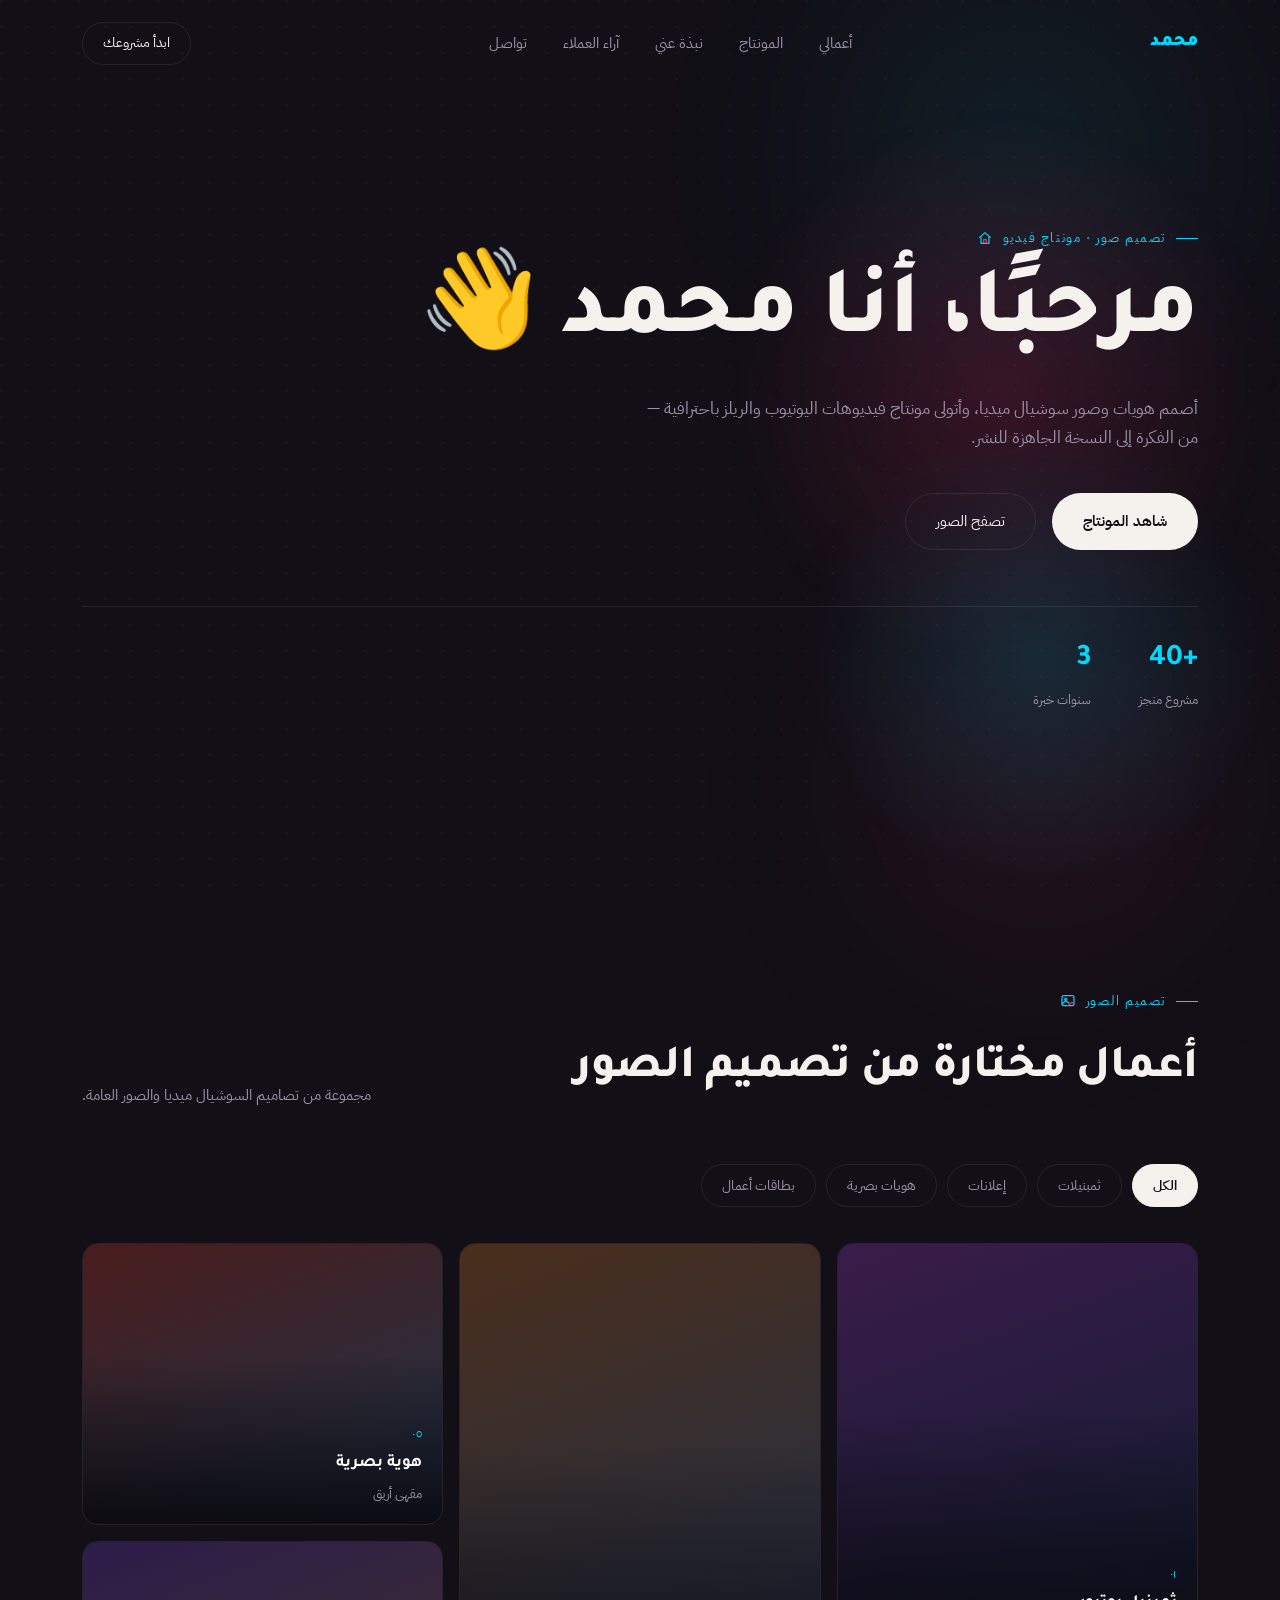
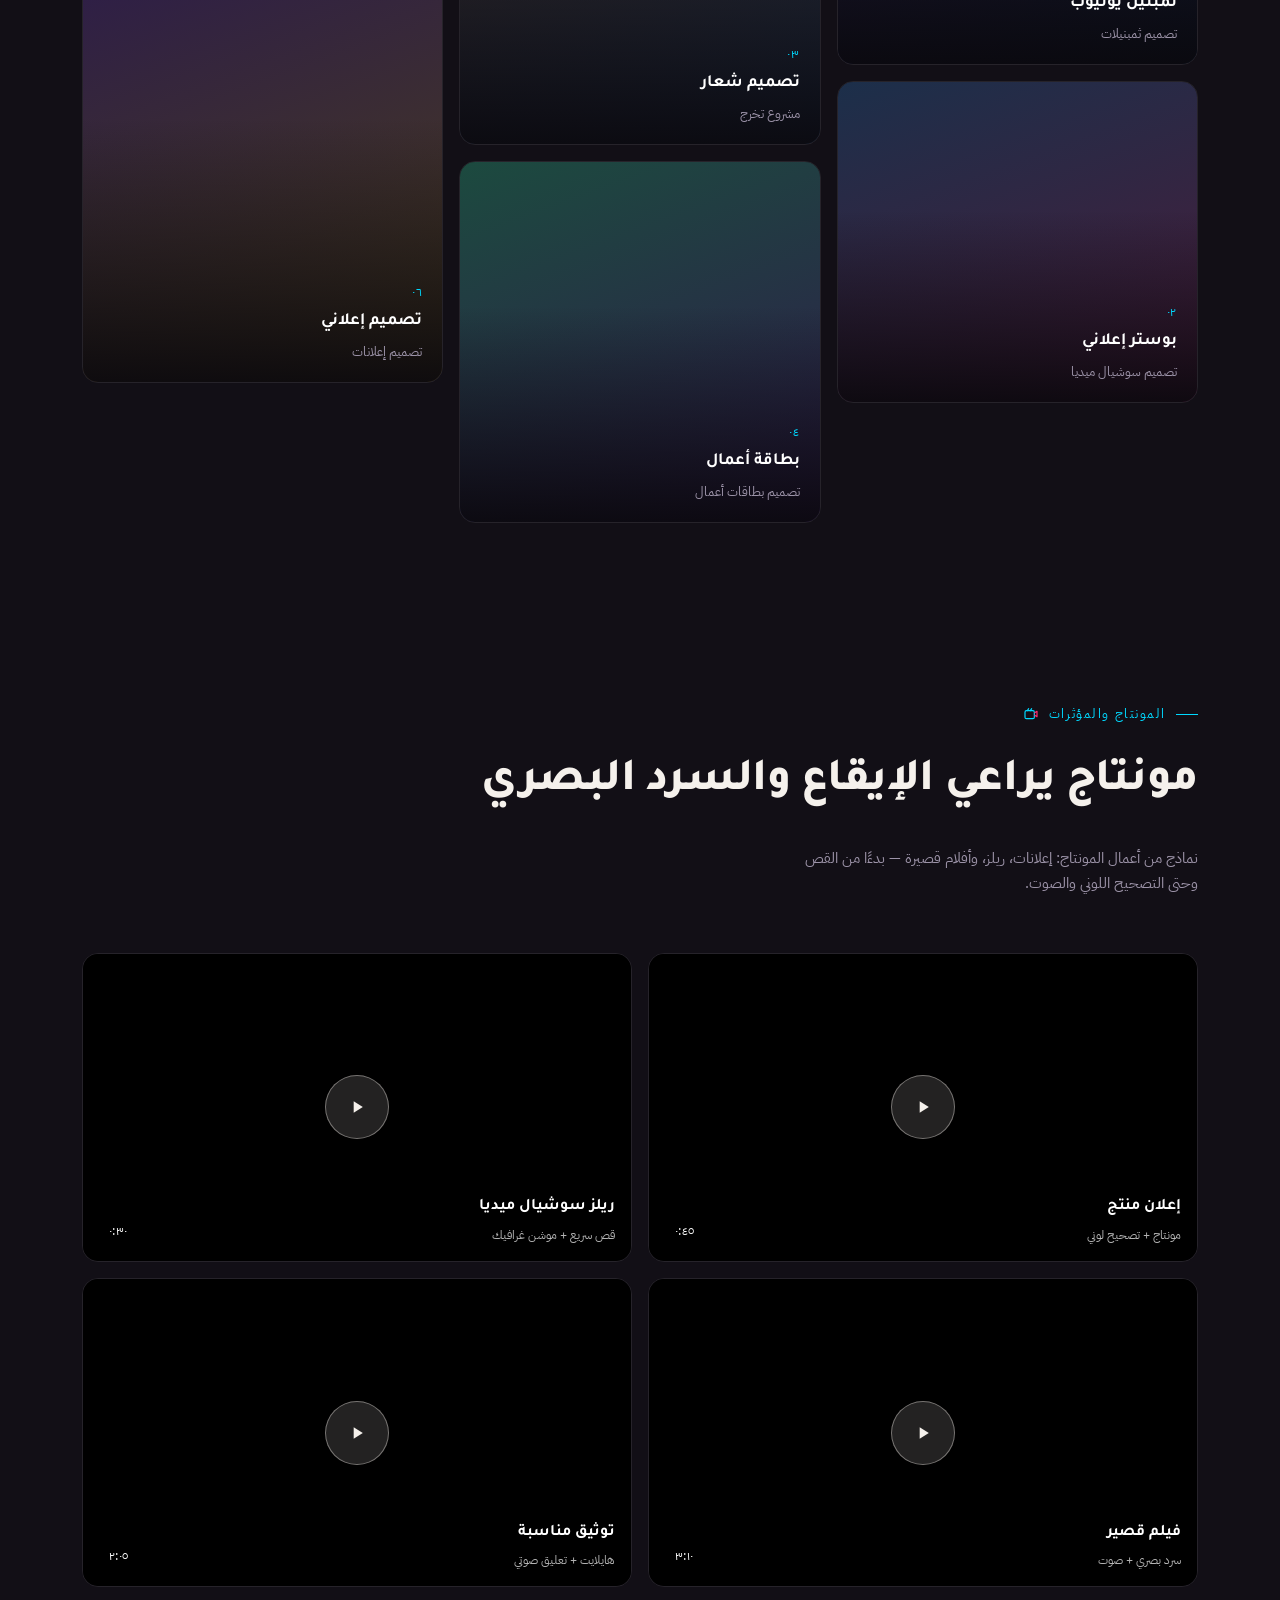
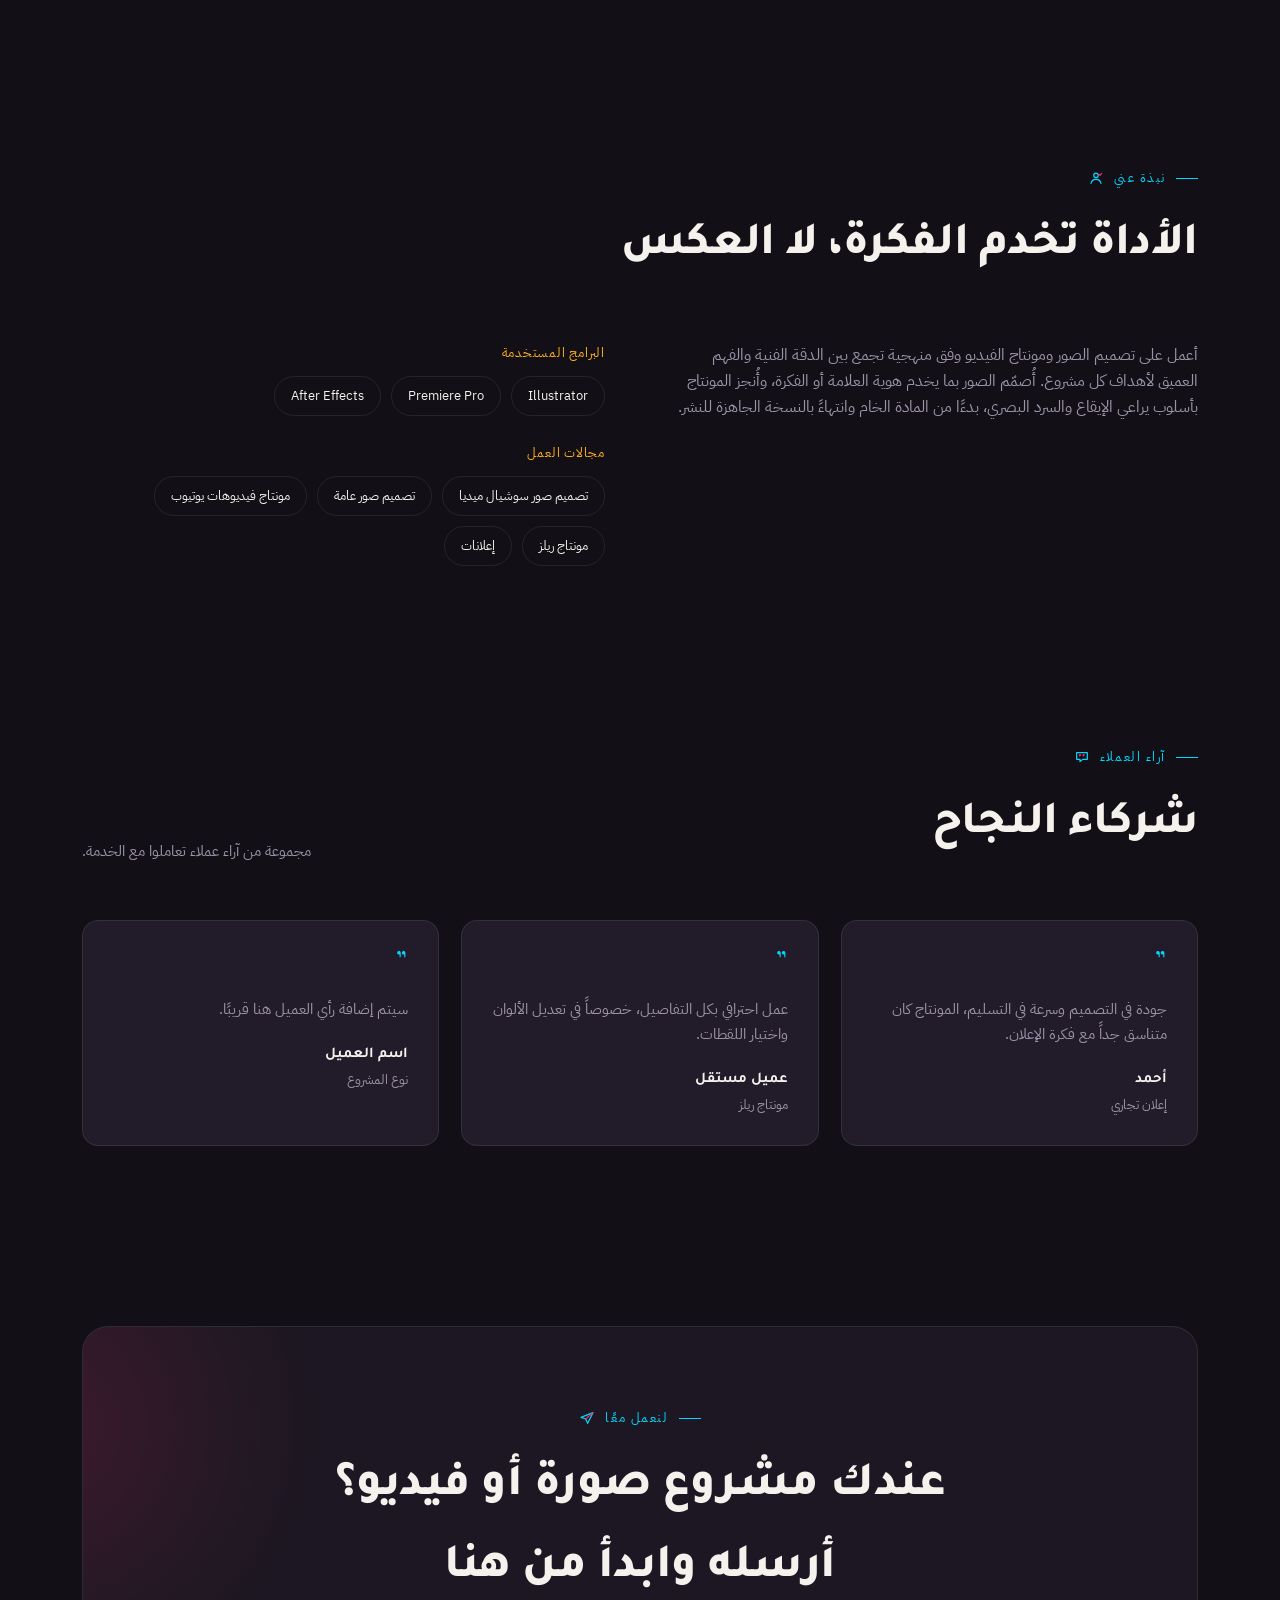
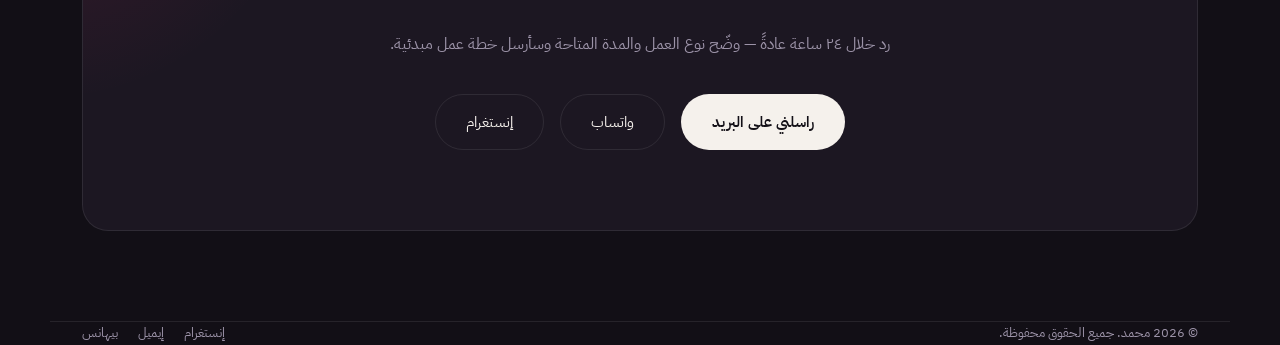
==== index.html @ a827a20d "Add files via upload" ====
<!DOCTYPE html>
<html lang="ar" dir="rtl">
<head>
<meta charset="UTF-8">
<meta name="viewport" content="width=device-width, initial-scale=1.0, maximum-scale=1.0, user-scalable=no">
<meta name="theme-color" content="#120F16">
<title>محمد — مصمم صور ومونتاج فيديو</title>
<link rel="preconnect" href="https://fonts.googleapis.com">
<link href="https://fonts.googleapis.com/css2?family=Tajawal:wght@400;500;700;800;900&family=IBM+Plex+Sans+Arabic:wght@300;400;500;600&display=swap" rel="stylesheet">

<!-- ربط ملف التصميم CSS -->
<link rel="stylesheet" href="style.css">

<!-- كود تتبع Google Analytics -->
<script async src="https://www.googletagmanager.com/gtag/js?id=YOUR-TRACKING-ID"></script>
<script>
  window.dataLayer = window.dataLayer || [];
  function gtag(){dataLayer.push(arguments);}
  gtag('js', new Date());
  gtag('config', 'YOUR-TRACKING-ID');
</script>
</head>
<body>

<!-- شاشة الدخول المميزة -->
<div id="intro-screen">
  <div class="logo-intro"><span>محمد</span> للتصميم والمونتاج</div>
</div>

<div class="bg-orb bg-orb-1"></div>
<div class="bg-orb bg-orb-2"></div>

<header id="siteHeader">
  <nav class="wrap">
    <div class="logo" id="logoSlot"><span>محمد</span><!-- لوضع لوقو كصورة بدل النص: <img src="logo.png" alt="اللوقو" style="height:32px;"> --></div>
    <ul class="nav-links">
      <li><a href="#photo">أعمالي</a></li>
      <li><a href="#video">المونتاج</a></li>
      <li><a href="#about">نبذة عني</a></li>
      <li><a href="#testimonials">آراء العملاء</a></li>
      <li><a href="#contact">تواصل</a></li>
    </ul>
    <a href="#contact" class="nav-cta">ابدأ مشروعك</a>
    <button class="burger" id="burger" aria-label="فتح القائمة"><span></span><span></span><span></span></button>
  </nav>
</header>

<main>
  <!-- HERO -->
  <section class="hero">
    <div class="hero-glow"></div>
    <div class="hero-glow2"></div>
    <div class="wrap">
      <div class="eyebrow">تصميم صور · مونتاج فيديو
        <span class="emoji-float sec-icon"><svg width="16" height="16" viewBox="0 0 24 24" fill="none"><path d="M4 11L12 4L20 11" stroke="#00D9FF" stroke-width="1.8" stroke-linecap="round" stroke-linejoin="round"/><path d="M6 9.5V20H18V9.5" stroke="#00D9FF" stroke-width="1.8" stroke-linejoin="round"/><path d="M10 20V14.5H14V20" stroke="#FF2D6F" stroke-width="1.8" stroke-linejoin="round"/></svg></span>
      </div>
      <h1 class="glitch">مرحبًا، أنا محمد <span class="emoji-wave">👋</span></h1>
      <p class="hero-sub">أصمم هويات وصور سوشيال ميديا، وأتولى مونتاج فيديوهات اليوتيوب والريلز باحترافية — من الفكرة إلى النسخة الجاهزة للنشر.</p>
      <div class="hero-actions">
        <a href="#video" class="btn btn-primary">شاهد المونتاج</a>
        <a href="#photo" class="btn btn-ghost">تصفح الصور</a>
      </div>
      <div class="hero-stats">
        <div class="stat"><b>+40</b><span>مشروع منجز</span></div>
        <div class="stat"><b>3</b><span>سنوات خبرة</span></div>
      </div>
    </div>
  </section>

  <!-- PHOTO SECTION -->
  <section id="photo">
    <div class="wrap">
      <div class="sec-head reveal">
        <div>
          <div class="eyebrow">تصميم الصور
            <span class="emoji-float sec-icon"><svg width="16" height="16" viewBox="0 0 24 24" fill="none"><rect x="3" y="4" width="18" height="15" rx="2.5" stroke="#00D9FF" stroke-width="1.8"/><circle cx="8.5" cy="9.5" r="1.6" stroke="#00D9FF" stroke-width="1.8"/><path d="M3 16.5L8 12.5C8.6 12 9.4 12 10 12.5L13.5 15.3" stroke="#00D9FF" stroke-width="1.8" stroke-linecap="round"/><path d="M12 19L16.8 14.6C17.4 14 18.3 14 18.9 14.5L21 16.3" stroke="#FF2D6F" stroke-width="1.8" stroke-linecap="round"/></svg></span>
          </div>
          <h2>أعمال مختارة من تصميم الصور</h2>
        </div>
        <p>مجموعة من تصاميم السوشيال ميديا والصور العامة.</p>
      </div>

      <div class="filter-bar reveal" id="filterBar">
        <button class="filter-chip active" data-filter="all">الكل</button>
      </div>

      <div class="photo-grid" id="photoGrid">
        <!-- تُملأ تلقائياً من data/photos.json -->
      </div>
    </div>
  </section>

  <!-- VIDEO SECTION -->
  <section id="video">
    <div class="wrap">
      <div class="sec-head reveal">
        <div>
          <div class="eyebrow">المونتاج والمؤثرات
            <span class="emoji-float sec-icon"><svg width="16" height="16" viewBox="0 0 24 24" fill="none"><rect x="3" y="7" width="14" height="12" rx="2.2" stroke="#00D9FF" stroke-width="1.8"/><path d="M17 10.5L21 8V16L17 13.5" stroke="#FF2D6F" stroke-width="1.8" stroke-linejoin="round"/><path d="M6.5 7L8.5 4M11 7L13 4" stroke="#00D9FF" stroke-width="1.8" stroke-linecap="round"/></svg></span>
          </div>
          <h2>مونتاج يراعي الإيقاع والسرد البصري</h2>
        </div>
        <p>نماذج من أعمال المونتاج: إعلانات، ريلز، وأفلام قصيرة — بدءًا من القص وحتى التصحيح اللوني والصوت.</p>
      </div>
      <div class="reel-grid" id="reelGrid">
        <!-- تُملأ تلقائياً من data/videos.json -->
      </div>
    </div>
  </section>

  <!-- ABOUT -->
  <section id="about">
    <div class="wrap">
      <div class="sec-head reveal">
        <div>
          <div class="eyebrow">نبذة عني
            <span class="emoji-float sec-icon"><svg width="16" height="16" viewBox="0 0 24 24" fill="none"><circle cx="12" cy="8" r="3.4" stroke="#00D9FF" stroke-width="1.8"/><path d="M4.5 20C5.3 16 8.3 14 12 14C15.7 14 18.7 16 19.5 20" stroke="#00D9FF" stroke-width="1.8" stroke-linecap="round"/><path d="M16.5 6.5L18 8L20.5 5.2" stroke="#FF2D6F" stroke-width="1.8" stroke-linecap="round" stroke-linejoin="round"/></svg></span>
          </div>
          <h2>الأداة تخدم الفكرة، لا العكس</h2>
        </div>
      </div>
      <div class="about-grid reveal">
        <div>
          <p>أعمل على تصميم الصور ومونتاج الفيديو وفق منهجية تجمع بين الدقة الفنية والفهم العميق لأهداف كل مشروع. أُصمّم الصور بما يخدم هوية العلامة أو الفكرة، وأُنجز المونتاج بأسلوب يراعي الإيقاع والسرد البصري، بدءًا من المادة الخام وانتهاءً بالنسخة الجاهزة للنشر.</p>
        </div>
        <div class="skill-cats">
          <div class="skill-cat">
            <div class="cat-title">البرامج المستخدمة</div>
            <div class="skill-tags"><span>Illustrator</span><span>Premiere Pro</span><span>After Effects</span></div>
          </div>
          <div class="skill-cat">
            <div class="cat-title">مجالات العمل</div>
            <div class="skill-tags"><span>تصميم صور سوشيال ميديا</span><span>تصميم صور عامة</span><span>مونتاج فيديوهات يوتيوب</span><span>مونتاج ريلز</span><span>إعلانات</span></div>
          </div>
        </div>
      </div>
    </div>
  </section>

  <!-- TESTIMONIALS -->
  <section id="testimonials">
    <div class="wrap">
      <div class="sec-head reveal">
        <div>
          <div class="eyebrow">آراء العملاء
            <span class="emoji-float sec-icon"><svg width="16" height="16" viewBox="0 0 24 24" fill="none"><path d="M4 5.5H20V15.5H13L9 19V15.5H4V5.5Z" stroke="#00D9FF" stroke-width="1.8" stroke-linejoin="round"/><path d="M8 9.5C8 8.4 8.8 8 9.4 8.4C10 8.8 9.9 9.6 9.3 9.9L8.6 10.3" stroke="#FF2D6F" stroke-width="1.6" stroke-linecap="round"/><path d="M13.5 9.5C13.5 8.4 14.3 8 14.9 8.4C15.5 8.8 15.4 9.6 14.8 9.9L14.1 10.3" stroke="#FF2D6F" stroke-width="1.6" stroke-linecap="round"/></svg></span>
          </div>
          <h2>شركاء النجاح</h2>
        </div>
        <p>مجموعة من آراء عملاء تعاملوا مع الخدمة.</p>
      </div>
      <div class="testi-grid">
        <div class="t-card reveal">
          <div class="t-quote">”</div>
          <p class="t-text">جودة في التصميم وسرعة في التسليم، المونتاج كان متناسق جداً مع فكرة الإعلان.</p>
          <div class="t-name">أحمد</div>
          <div class="t-role">إعلان تجاري</div>
        </div>
        <div class="t-card reveal">
          <div class="t-quote">”</div>
          <p class="t-text">عمل احترافي بكل التفاصيل، خصوصاً في تعديل الألوان واختيار اللقطات.</p>
          <div class="t-name">عميل مستقل</div>
          <div class="t-role">مونتاج ريلز</div>
        </div>
        <div class="t-card reveal">
          <div class="t-quote">”</div>
          <p class="t-text">سيتم إضافة رأي العميل هنا قريبًا.</p>
          <div class="t-name">اسم العميل</div>
          <div class="t-role">نوع المشروع</div>
        </div>
      </div>
    </div>
  </section>

  <!-- CONTACT -->
  <section id="contact">
    <div class="wrap">
      <div class="contact reveal">
        <div class="eyebrow" style="justify-content:center;">لنعمل معًا
          <span class="emoji-float sec-icon"><svg width="16" height="16" viewBox="0 0 24 24" fill="none"><path d="M21 4L3 11L10 13.5L13 20L21 4Z" stroke="#00D9FF" stroke-width="1.8" stroke-linejoin="round"/><path d="M10 13.5L21 4" stroke="#FF2D6F" stroke-width="1.8" stroke-linecap="round"/></svg></span>
        </div>
        <h2>عندك مشروع صورة أو فيديو؟ أرسله وابدأ من هنا</h2>
        <p>رد خلال ٢٤ ساعة عادةً — وضّح نوع العمل والمدة المتاحة وسأرسل خطة عمل مبدئية.</p>
        <div class="contact-links">
          <a href="mailto:your-email@gmail.com" class="btn btn-primary">راسلني على البريد</a>
          <a href="https://wa.me/966500000000" target="_blank" class="btn btn-ghost btn-whatsapp">واتساب</a>
          <a href="https://instagram.com/your-username" target="_blank" class="btn btn-ghost btn-instagram">إنستغرام</a>
        </div>
      </div>
    </div>
  </section>
</main>

<footer class="wrap">
  <div>© 2026 محمد. جميع الحقوق محفوظة.</div>
  <div class="socials">
    <a href="https://instagram.com/your-username" target="_blank">إنستغرام</a>
    <a href="mailto:your-email@gmail.com">إيميل</a>
    <a href="#" target="_blank">بيهانس</a>
  </div>
</footer>

<!-- ربط ملف البرمجة JavaScript -->
<script src="script.js"></script>
<!-- لوحة التحكم الخاصة بإضافة الأعمال متاحة على: /admin (اكتبها يدوياً بالمتصفح، ما فيه رابط ظاهر بالموقع للعميل) -->

</body>
</html>
---- style.css ----
:root{
  --bg-base:#120F16;
  --bg-elevated:#1C1722;
  --bg-card:#221B29;
  --text-primary:#F5F1EC;
  --text-muted:#9C93A8;
  --cyan:#00D9FF;
  --magenta:#FF2D6F;
  --amber:#FFB020;
  --line:rgba(245,241,236,0.09);
  --display:'Tajawal',sans-serif;
  --body:'IBM Plex Sans Arabic','Tajawal',sans-serif;
}

*{margin:0;padding:0;box-sizing:border-box;}
html{scroll-behavior:smooth; overflow-x:hidden; max-width: 100vw;}
body{
  background:var(--bg-base);
  color:var(--text-primary);
  font-family:var(--body);
  line-height:1.7;
  overflow-x:hidden;
  max-width: 100vw;
  position:relative;
}
body::before{
  content:'';
  position:fixed;inset:0;
  background-image:radial-gradient(circle at 1px 1px, rgba(245,241,236,0.035) 1px, transparent 0);
  background-size:26px 26px;
  pointer-events:none;
  z-index:1;
}

/* ===== INTRO ANIMATION ===== */
#intro-screen {
  position: fixed; inset: 0; background: var(--bg-base); z-index: 99999;
  display: flex; align-items: center; justify-content: center;
  flex-direction: column; gap: 15px;
  animation: fadeOut 0.6s ease 1.2s forwards;
}
#intro-screen .logo-intro {
  font-family: var(--display); font-weight: 900; font-size: 32px;
  color: var(--text-primary); letter-spacing: -1px;
}
#intro-screen .logo-intro span { color: var(--cyan); }
@keyframes fadeOut {
  to { opacity: 0; visibility: hidden; pointer-events: none; transform: scale(1.05); }
}

.bg-orb{
  position:fixed;border-radius:50%;pointer-events:none;z-index:0;
  filter:blur(90px);
}
.bg-orb-1{
  width:520px;height:520px;top:-12%;insetInlineStart:-10%;
  background:radial-gradient(circle, rgba(0,217,255,0.11), transparent 70%);
  animation:driftA 26s ease-in-out infinite alternate;
}
.bg-orb-2{
  width:480px;height:480px;bottom:-14%;insetInlineEnd:-10%;
  background:radial-gradient(circle, rgba(255,45,111,0.11), transparent 70%);
  animation:driftB 30s ease-in-out infinite alternate;
}
@keyframes driftA{0%{transform:translate(0,0) scale(1);}100%{transform:translate(50px,35px) scale(1.08);}}
@keyframes driftB{0%{transform:translate(0,0) scale(1);}100%{transform:translate(-40px,-30px) scale(1.06);}}
@media(prefers-reduced-motion:reduce){.bg-orb{animation:none;}}

a{color:inherit;text-decoration:none;}
ul{list-style:none;}
img{max-width:100%;display:block;}
.wrap{max-width:1180px;margin:0 auto;padding:0 32px; width: 100%;}
@media(max-width:600px){.wrap{padding:0 20px;}}

.eyebrow{
  font-family:var(--body); font-size:13px; letter-spacing:0.12em;
  color:var(--cyan); display:flex; align-items:center; gap:10px; margin-bottom:18px;
}
.eyebrow::before{content:''; width:22px; height:1px; background:var(--cyan);}
.emoji-wave{display:inline-block;animation:waveHand 2.4s ease-in-out infinite;transform-origin:70% 70%;}
@keyframes waveHand{ 0%,60%,100%{transform:rotate(0deg);} 10%{transform:rotate(14deg);} 20%{transform:rotate(-8deg);} 30%{transform:rotate(14deg);} 40%{transform:rotate(-4deg);} 50%{transform:rotate(10deg);} }
.emoji-float{display:inline-block;animation:floatEmoji 2.6s ease-in-out infinite;}
@keyframes floatEmoji{ 0%,100%{transform:translateY(0);} 50%{transform:translateY(-4px);} }
.sec-icon{width:16px;height:16px;vertical-align:-3px;display:inline-block;}
h1,h2,h3{font-family:var(--display);font-weight:800;letter-spacing:-0.01em;}

/* ===== NAV ===== */
header{
  position:fixed;top:0;insetInlineStart:0;width:100%; z-index:100;
  padding:22px 0; transition:background .35s ease, padding .35s ease, backdrop-filter .35s ease;
}
header.scrolled{
  background:rgba(18,15,22,0.82); backdrop-filter:blur(14px);
  padding:14px 0; border-bottom:1px solid var(--line);
}
nav.wrap{display:flex;align-items:center;justify-content:space-between;}
.logo{font-family:var(--display);font-weight:900;font-size:19px;display:flex;align-items:center;gap:10px;}
.logo span{color:var(--cyan);}
.nav-links{display:flex;gap:36px;font-size:14.5px;color:var(--text-muted);}
.nav-links a{position:relative;padding:4px 0;transition:color .25s;}
.nav-links a:hover{color:var(--text-primary);}
.nav-links a::after{
  content:'';position:absolute;bottom:0;left:50%;width:0;height:1px;
  background:var(--cyan);transition:width .3s ease;transform:translateX(-50%);
}
.nav-links a:hover::after{width:100%;}
.nav-cta{
  font-size:13.5px; border:1px solid var(--line); padding:9px 20px;
  border-radius:100px; transition:border-color .25s, color .25s;
}
.nav-cta:hover{border-color:var(--cyan);color:var(--cyan);}
/* ===== MOBILE MENU ===== */
.burger{
  display:none;width:44px;height:44px;position:relative;cursor:pointer;
  background:none;border:none;flex-shrink:0; -webkit-tap-highlight-color:transparent;
}
.burger span{position:absolute;insetInlineStart:11px;width:22px;height:2px;background:var(--text-primary);transition:.3s;}
.burger span:nth-child(1){top:15px;}
.burger span:nth-child(2){top:22px;}
.burger span:nth-child(3){top:29px;}
.burger.open span:nth-child(1){transform:translateY(7px) rotate(45deg);}
.burger.open span:nth-child(2){opacity:0;}
.burger.open span:nth-child(3){transform:translateY(-7px) rotate(-45deg);}
@media(max-width:860px){
  .nav-links,.nav-cta{display:none;}
  .burger{display:block;}
  .nav-links.mobile-open{
    display:flex;flex-direction:column; position:fixed;top:66px;insetInlineStart:0;width:100%;
    background:var(--bg-elevated); padding:10px 28px 28px;gap:2px;
    border-bottom:1px solid var(--line); max-height:calc(100vh - 66px); overflow-y:auto;
  }
  .nav-links.mobile-open a{padding:16px 4px;font-size:16px;border-bottom:1px solid var(--line);width:100%;}
}
@media(hover:none){
  .p-card:hover .art,.r-card:hover .art{transform:none;filter:none;}
}

/* ===== HERO ===== */
.hero{
  min-height:100vh; min-height:100svh; display:flex;flex-direction:column;justify-content:center;
  position:relative; padding-top:120px; padding-bottom:80px; overflow: hidden;
}
.hero-glow{
  position:absolute;top:12%;insetInlineEnd:-10%;
  width:560px;height:560px;border-radius:50%;
  background:radial-gradient(circle, rgba(255,45,111,0.16), transparent 70%);
  filter:blur(10px); pointer-events:none; z-index:0;
}
.hero-glow2{
  position:absolute;bottom:0%;insetInlineStart:-8%;
  width:480px;height:480px;border-radius:50%;
  background:radial-gradient(circle, rgba(0,217,255,0.13), transparent 70%);
  pointer-events:none; z-index:0;
}
.hero .wrap{position:relative;z-index:2;}
.glitch{
  font-size:clamp(42px, 8vw, 96px); line-height:1.06; position:relative; display:inline-block;
  animation:heroGlitch 10s ease-in-out infinite;
}
@keyframes heroGlitch{
  0%,3.5%,100%{transform:translate(0,0);}
  0.5%{transform:translate(-3px,1px);}
  1%{transform:translate(3px,-1px);}
  1.5%{transform:translate(-2px,1px);}
  2%{transform:translate(2px,0);}
  2.5%{transform:translate(-1px,-1px);}
  3%{transform:translate(0,0);}
}
@media(prefers-reduced-motion:reduce){.glitch{animation:none;}}
.hero-sub{max-width:560px; color:var(--text-muted); font-size:17px; margin-top:26px;}
.hero-actions{display:flex;gap:16px;margin-top:40px;flex-wrap:wrap;}
.btn{
  font-family:var(--body); font-size:14.5px; padding:15px 30px; border-radius:100px;
  display:inline-flex;align-items:center;gap:10px; cursor:pointer;
  transition:transform .25s ease, box-shadow .25s ease, background .25s ease; border:1px solid transparent;
}
.btn-primary{background:var(--text-primary);color:var(--bg-base);font-weight:600;}
.btn-primary:hover{transform:translateY(-2px);box-shadow:0 10px 30px -8px rgba(0,217,255,0.35);}
.btn-ghost{border-color:var(--line);color:var(--text-primary);}
.btn-ghost:hover{border-color:var(--magenta);transform:translateY(-2px);}
.btn-whatsapp:hover{border-color:#25D366;transform:translateY(-2px);box-shadow:0 10px 30px -8px rgba(37,211,102,0.45);}
.btn-instagram:hover{border-color:#E1306C;transform:translateY(-2px);box-shadow:0 10px 30px -8px rgba(225,48,108,0.35), 0 6px 24px -8px rgba(247,119,55,0.3);}

.hero-stats{
  display:flex;gap:48px;margin-top:56px;flex-wrap:wrap;
  border-top:1px solid var(--line);padding-top:28px;
}
.stat b{font-family:var(--display);font-size:30px;display:block;color:var(--cyan);}
.stat span{font-size:13px;color:var(--text-muted);}

/* ===== SECTION shared ===== */
section{padding:90px 0;position:relative;z-index:2;}
.sec-head{display:flex;justify-content:space-between;align-items:flex-end;gap:24px;margin-bottom:56px;flex-wrap:wrap;}
.sec-head h2{font-size:clamp(30px,4vw,46px);}
.sec-head p{color:var(--text-muted);max-width:420px;font-size:15px;}
.reveal{opacity:0;transform:translateY(28px);transition:opacity .7s ease, transform .7s ease;}
.reveal.in{opacity:1;transform:translateY(0);}

/* ===== FILTER BAR ===== */
.filter-bar{display:flex;flex-wrap:wrap;gap:10px;margin-bottom:36px;}
.filter-chip{
  font-family:var(--body); font-size:13.5px; padding:10px 20px; border-radius:100px;
  border:1px solid var(--line); background:transparent; color:var(--text-muted);
  cursor:pointer; transition:all .25s ease;
}
.filter-chip:hover{border-color:var(--cyan);color:var(--text-primary);}
.filter-chip.active{background:var(--text-primary);color:var(--bg-base);border-color:var(--text-primary);font-weight:600;}
.p-card{transition:opacity .4s ease, transform .4s ease;}
.p-card.filtered-out{display:none;}

/* ===== PHOTO GRID (Masonry) ===== */
.photo-grid{column-count:3;column-gap:16px;}
@media(max-width:900px){.photo-grid{column-count:2;}}
@media(max-width:600px){.photo-grid{column-count:1;}}
.p-card{
  position:relative;border-radius:16px;overflow:hidden;
  border:1px solid var(--line); break-inside:avoid; margin-bottom:16px;
}
.p-card .art{display:block;width:100%; transition:transform .6s ease, filter .6s ease;}
.p-card .art img{width:100%;height:100%;display:block;object-fit:cover;}
.p-card:hover .art{transform:scale(1.06);filter:hue-rotate(25deg);}
.p-card .fade{
  position:absolute;inset:0;
  background:linear-gradient(180deg, transparent 40%, rgba(10,8,13,0.92) 100%);
  pointer-events: none;
}
.p-card .info{position:absolute;bottom:0;insetInlineStart:0;right:0;padding:20px; pointer-events: none;}
.p-card .num{font-size:12px;color:var(--cyan);letter-spacing:.06em;margin-bottom:6px;}
.p-card .name{font-family:var(--display);font-weight:700;font-size:17px; color: #fff;}
.p-card .cat{font-size:12.5px;color:var(--text-muted);margin-top:4px;}

.art1{background:linear-gradient(160deg,#3a1c4a,#0d1b2e);height:420px;}
.art2{background:linear-gradient(160deg,#1c2f4a,#4a1c3a);height:320px;}
.art3{background:linear-gradient(160deg,#4a2e1c,#1c2f4a);height:500px;}
.art4{background:linear-gradient(160deg,#1c4a3f,#2e1c4a);height:360px;}
.art5{background:linear-gradient(160deg,#4a1c1c,#1c344a);height:280px;}
.art6{background:linear-gradient(160deg,#2c1c4a,#4a3d1c);height:440px;}
@media(max-width:600px){
  .art1{height:300px;} .art2{height:230px;} .art3{height:340px;}
  .art4{height:260px;} .art5{height:210px;} .art6{height:310px;}
}

/* ===== VIDEO REEL (2x2 Layout & Custom Controls) ===== */
.reel-grid{display:grid;grid-template-columns:repeat(2,1fr);gap:16px;}
@media(max-width:700px){.reel-grid{grid-template-columns:1fr;}}
.r-card{
  position:relative;border-radius:16px;overflow:hidden;
  aspect-ratio:16/9; border:1px solid var(--line);
  display:flex;align-items:center;justify-content:center;
}
.custom-video { width: 100%; height: 100%; object-fit: cover; background: #000; }
.play-btn-overlay {
  position:absolute; z-index:5; width:64px; height:64px; border-radius:50%;
  background:rgba(245,241,236,0.14); border:1px solid rgba(245,241,236,0.4);
  display:flex; align-items:center; justify-content:center;
  backdrop-filter:blur(6px); cursor:pointer; transition:all .3s ease;
}
.play-btn-overlay:hover { transform:scale(1.1); background:var(--text-primary); }
.play-btn-overlay:hover svg { fill:var(--bg-base); }
.play-btn-overlay.is-playing { opacity: 0; pointer-events: none; }
.r-card:hover .play-btn-overlay.is-playing { opacity: 1; pointer-events: auto; }

.r-meta{
  position:absolute;bottom:16px;insetInlineStart:16px;right:16px;
  z-index:2;display:flex;justify-content:space-between;align-items:flex-end; pointer-events:none;
  transition: opacity 0.3s ease; width:calc(100% - 32px);
}
.r-card.is-playing .r-meta { opacity: 0; }
.r-meta .name{font-family:var(--display);font-weight:700;font-size:16px; color:#fff;}
.r-meta .tag2{font-size:12px;color:rgba(255,255,255,0.7);margin-top:3px;}
.r-dur{font-size:12px;background:rgba(0,0,0,0.5);padding:4px 10px;border-radius:100px;color:#fff;}

/* ===== ABOUT / SKILLS ===== */
.about-grid{display:grid;grid-template-columns:1fr 1fr;gap:70px;align-items:start;}
@media(max-width:900px){.about-grid{grid-template-columns:1fr;gap:36px;}}
.about-grid p{color:var(--text-muted);font-size:15.5px;margin-bottom:18px;}
.skill-cats{display:flex;flex-direction:column;gap:26px;}
.skill-cat .cat-title{font-size:13px;color:var(--amber);letter-spacing:.06em;margin-bottom:12px;}
.skill-tags{display:flex;flex-wrap:wrap;gap:10px;}
.skill-tags span{
  font-size:13px;border:1px solid var(--line);padding:8px 16px;border-radius:100px;
  transition:border-color .25s, color .25s;
}
.skill-tags span:hover{border-color:var(--cyan);color:var(--cyan);}

/* ===== TESTIMONIALS ===== */
.testi-grid{display:grid;grid-template-columns:repeat(3,1fr);gap:22px;}
@media(max-width:900px){.testi-grid{grid-template-columns:1fr;}}
.t-card{background:var(--bg-card);border:1px solid var(--line);border-radius:16px;padding:30px;}
.t-quote{font-family:var(--display);font-size:36px;color:var(--cyan);line-height:1;margin-bottom:10px;}
.t-text{color:var(--text-muted);font-size:14.5px;margin-bottom:20px;}
.t-name{font-family:var(--display);font-weight:700;font-size:15px;}
.t-role{font-size:12.5px;color:var(--text-muted);margin-top:2px;}

/* ===== CONTACT ===== */
.contact{
  border-radius:26px; background:var(--bg-elevated); padding:80px 60px;
  text-align:center; position:relative; overflow:hidden; border:1px solid var(--line);
}
@media(max-width:600px){.contact{padding:56px 20px;}}
.contact::before{
  content:'';position:absolute;top:-40%;insetInlineStart:50%;
  width:600px;height:600px;transform:translateX(-50%);
  background:radial-gradient(circle, rgba(255,45,111,0.14), transparent 65%);
  pointer-events:none;
}
.contact h2{font-size:clamp(28px,5vw,48px);position:relative;z-index:2;max-width:640px;margin:0 auto 20px;}
.contact p{color:var(--text-muted);position:relative;z-index:2;margin-bottom:36px;}
.contact-links{display:flex;gap:16px;justify-content:center;flex-wrap:wrap;position:relative;z-index:2;}

footer{
  padding:36px 0;border-top:1px solid var(--line);
  display:flex;justify-content:space-between;align-items:center;flex-wrap:wrap;gap:14px;
  color:var(--text-muted);font-size:13px;position:relative;z-index:2;
}
footer .socials{display:flex;gap:20px;}
footer a:hover{color:var(--text-primary);}
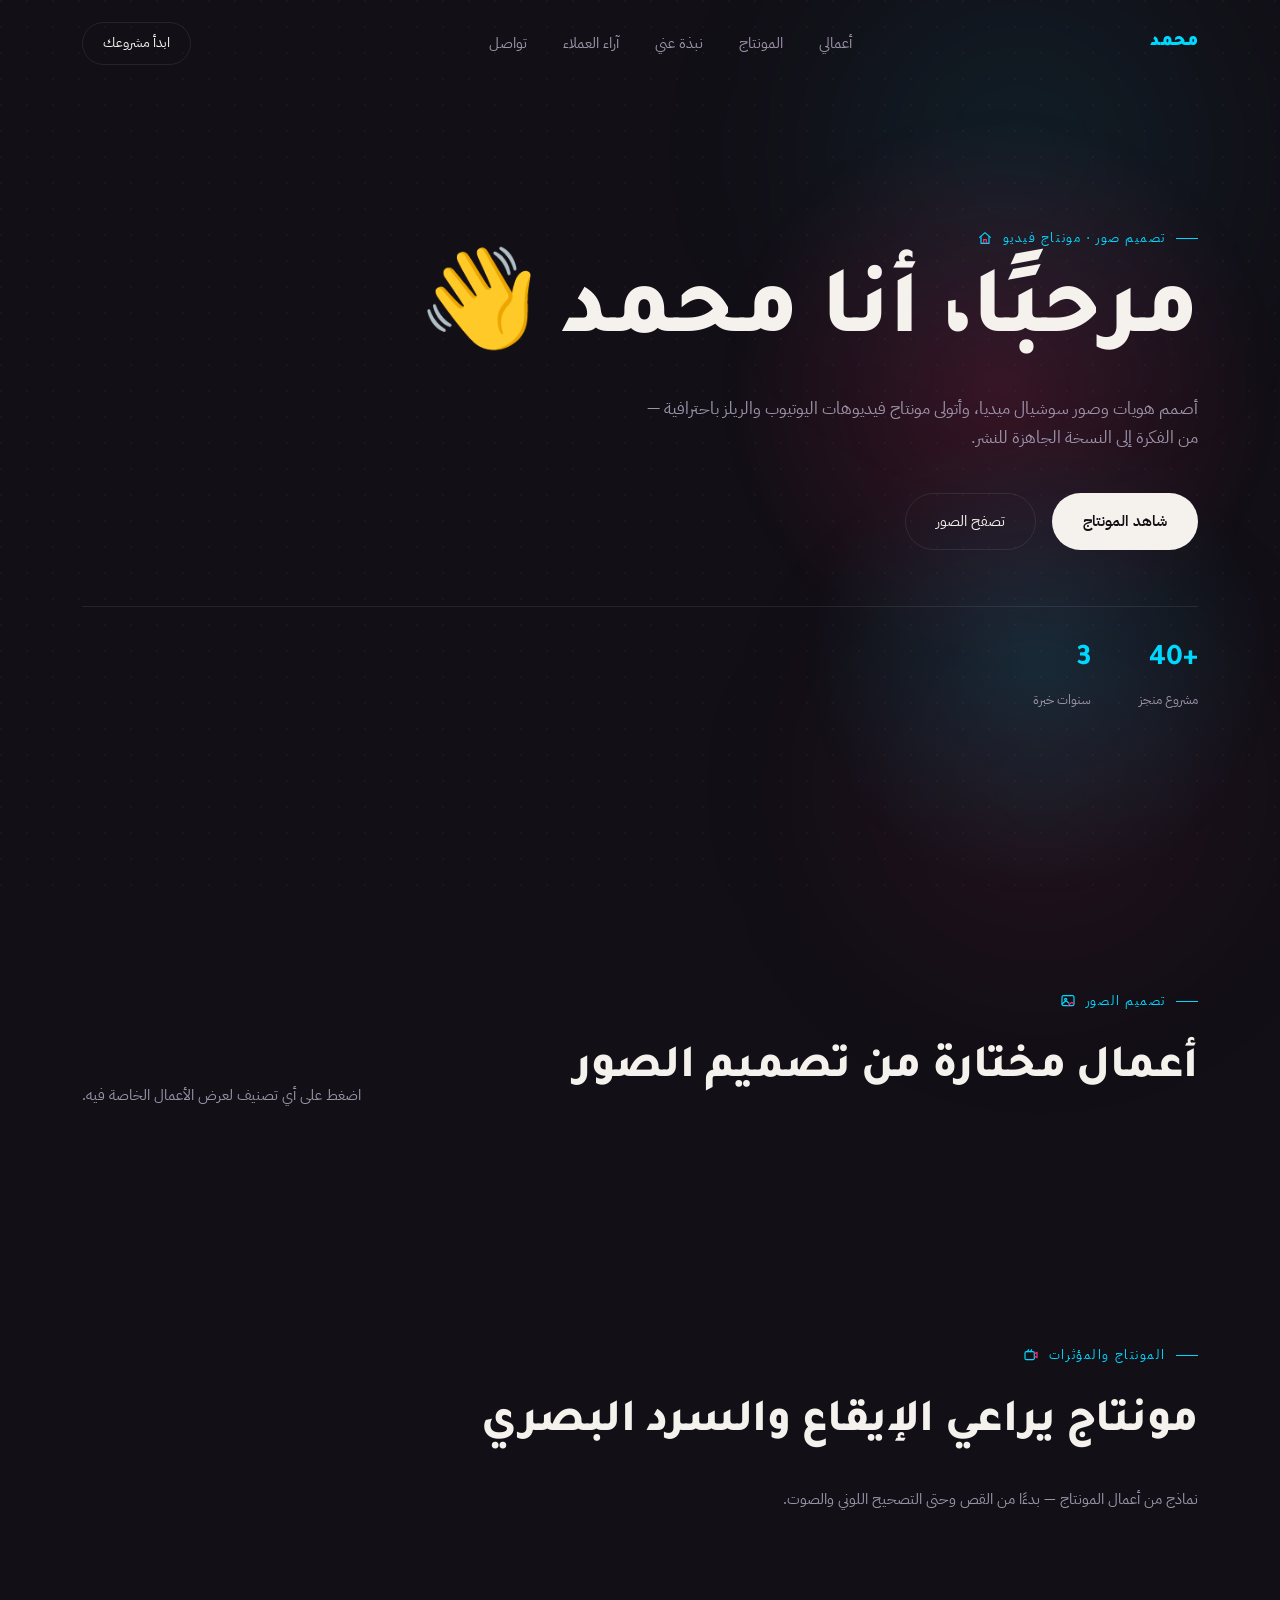
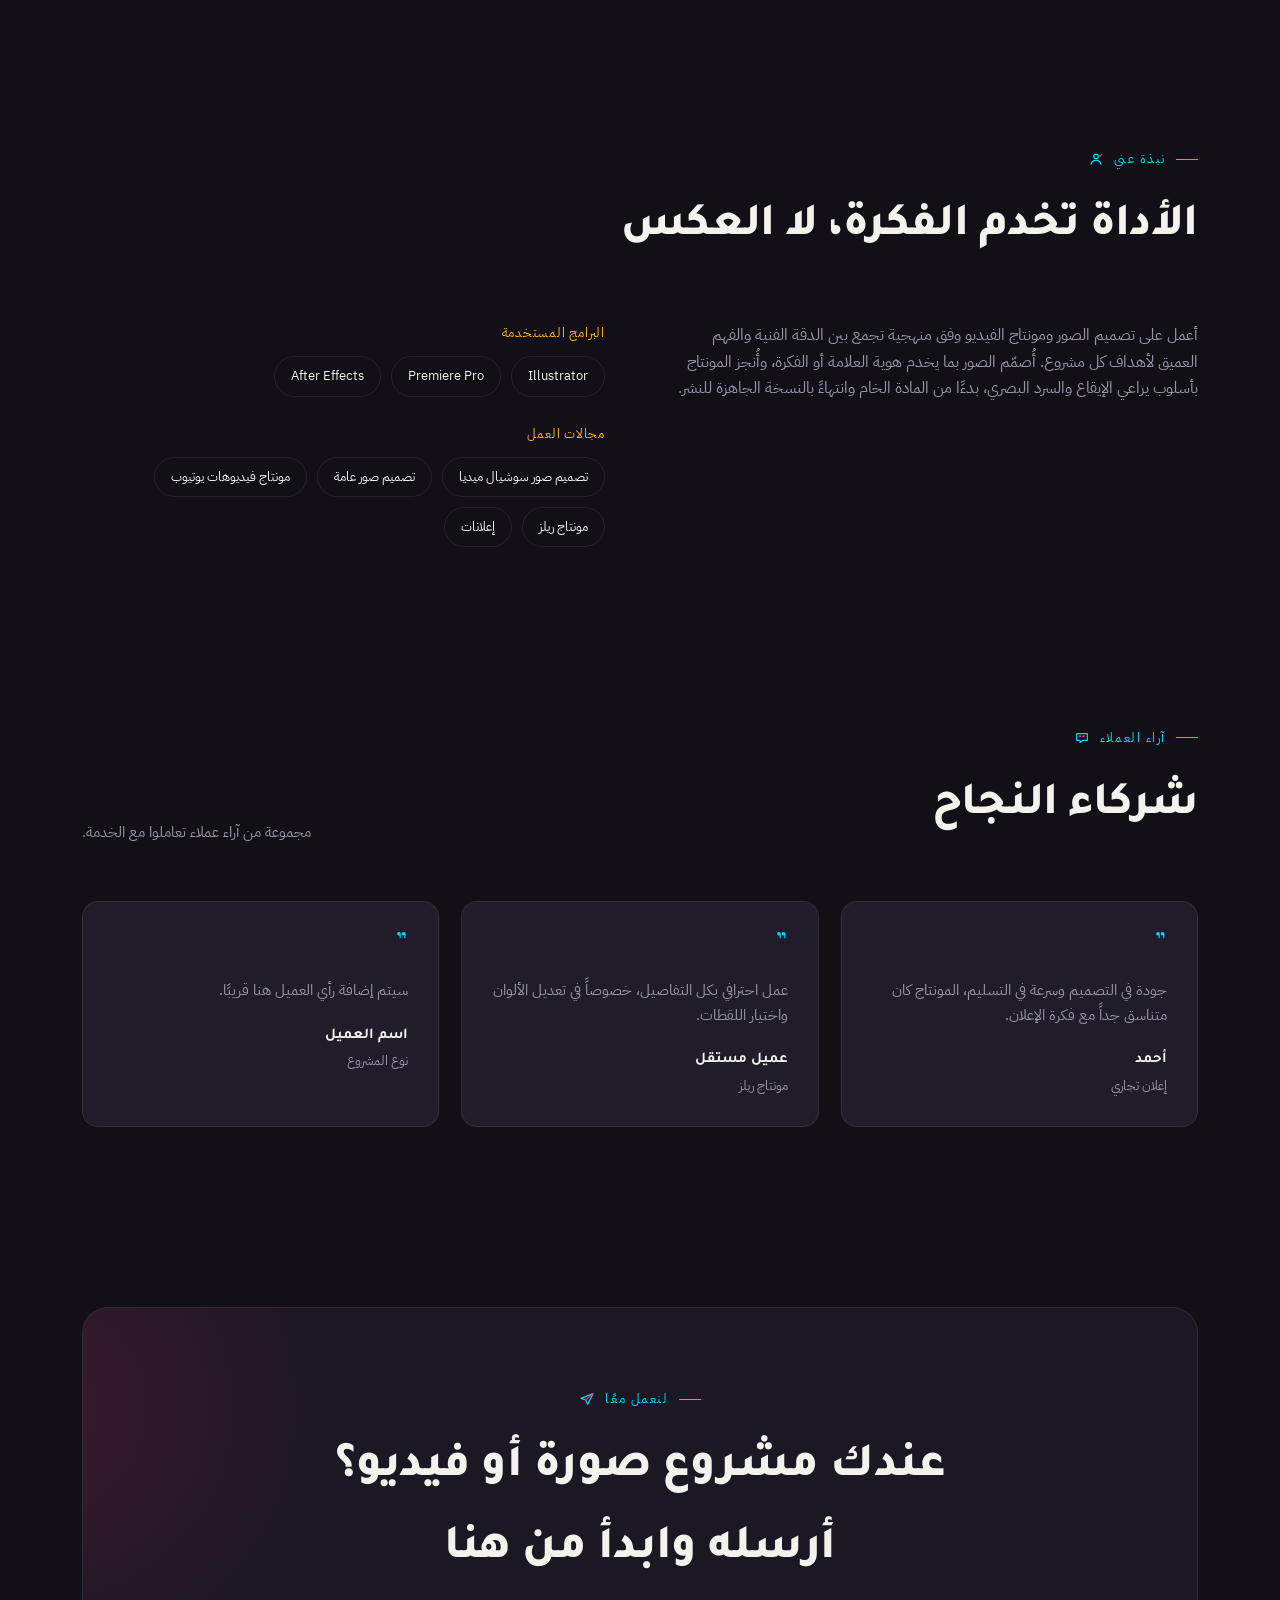
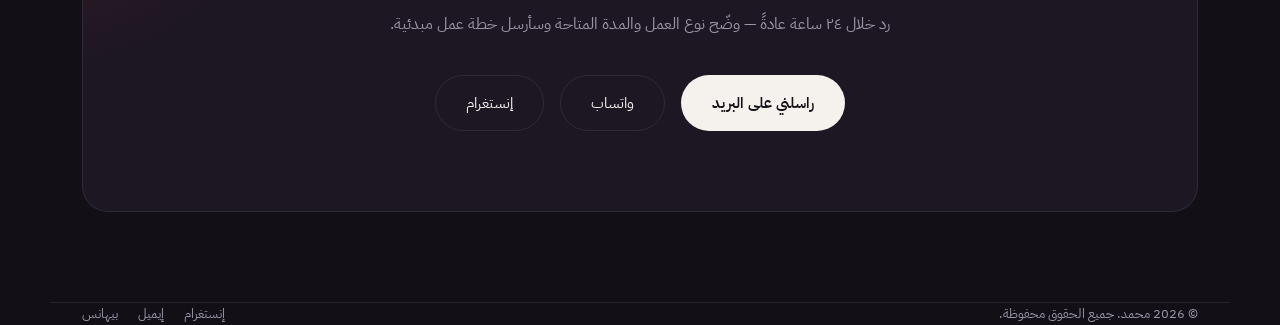
==== commit 101b82f8: "Update index.html" ====
--- a/index.html
+++ b/index.html
@@ -11,7 +11,7 @@
 <!-- ربط ملف التصميم CSS -->
 <link rel="stylesheet" href="style.css">
 
-<!-- كود تتبع Google Analytics -->
+<!-- كود تتبع Google Analytics (اختياري) — بدّل YOUR-TRACKING-ID برقم حسابك، أو احذف السطرين إذا ما تستخدمه -->
 <script async src="https://www.googletagmanager.com/gtag/js?id=YOUR-TRACKING-ID"></script>
 <script>
   window.dataLayer = window.dataLayer || [];
@@ -21,11 +21,6 @@
 </script>
 </head>
 <body>
-
-<!-- شاشة الدخول المميزة -->
-<div id="intro-screen">
-  <div class="logo-intro"><span>محمد</span> للتصميم والمونتاج</div>
-</div>
 
 <div class="bg-orb bg-orb-1"></div>
 <div class="bg-orb bg-orb-2"></div>
@@ -77,16 +72,11 @@
           </div>
           <h2>أعمال مختارة من تصميم الصور</h2>
         </div>
-        <p>مجموعة من تصاميم السوشيال ميديا والصور العامة.</p>
-      </div>
-
-      <div class="filter-bar reveal" id="filterBar">
-        <button class="filter-chip active" data-filter="all">الكل</button>
-      </div>
-
-      <div class="photo-grid" id="photoGrid">
-        <!-- تُملأ تلقائياً من data/photos.json -->
-      </div>
+        <p>اضغط على أي تصنيف لعرض الأعمال الخاصة فيه.</p>
+      </div>
+
+      <!-- تُبنى هذي القائمة تلقائياً من data/photos.json — كل تصنيف يصير قائمة منسدلة (أكورديون) فيها أعماله -->
+      <div class="cat-list" id="photoAccordion"></div>
     </div>
   </section>
 
@@ -100,11 +90,11 @@
           </div>
           <h2>مونتاج يراعي الإيقاع والسرد البصري</h2>
         </div>
-        <p>نماذج من أعمال المونتاج: إعلانات، ريلز، وأفلام قصيرة — بدءًا من القص وحتى التصحيح اللوني والصوت.</p>
-      </div>
-      <div class="reel-grid" id="reelGrid">
-        <!-- تُملأ تلقائياً من data/videos.json -->
-      </div>
+        <p>نماذج من أعمال المونتاج — بدءًا من القص وحتى التصحيح اللوني والصوت.</p>
+      </div>
+
+      <!-- تُبنى هذي القائمة تلقائياً من data/videos.json — زر واحد يفتح كل المقاطع -->
+      <div class="cat-list" id="videoAccordion"></div>
     </div>
   </section>
 
@@ -181,9 +171,14 @@
         </div>
         <h2>عندك مشروع صورة أو فيديو؟ أرسله وابدأ من هنا</h2>
         <p>رد خلال ٢٤ ساعة عادةً — وضّح نوع العمل والمدة المتاحة وسأرسل خطة عمل مبدئية.</p>
+
+        <!-- ===== روابط التواصل — عدّل كل رابط بمعلوماتك ===== -->
         <div class="contact-links">
+          <!-- البريد الإلكتروني: بدّل your-email@gmail.com بإيميلك الحقيقي -->
           <a href="mailto:your-email@gmail.com" class="btn btn-primary">راسلني على البريد</a>
+          <!-- واتساب: بدّل 966500000000 برقمك بالصيغة الدولية (بدون + أو صفر بالبداية) -->
           <a href="https://wa.me/966500000000" target="_blank" class="btn btn-ghost btn-whatsapp">واتساب</a>
+          <!-- إنستغرام: بدّل your-username باسم حسابك -->
           <a href="https://instagram.com/your-username" target="_blank" class="btn btn-ghost btn-instagram">إنستغرام</a>
         </div>
       </div>
@@ -191,17 +186,32 @@
   </section>
 </main>
 
+<!-- ===== الفوتر — نفس روابط التواصل أعلاه + رابط بيهانس ===== -->
 <footer class="wrap">
   <div>© 2026 محمد. جميع الحقوق محفوظة.</div>
   <div class="socials">
+    <!-- إنستغرام: نفس رابط قسم التواصل أعلاه -->
     <a href="https://instagram.com/your-username" target="_blank">إنستغرام</a>
+    <!-- الإيميل: نفس رابط قسم التواصل أعلاه -->
     <a href="mailto:your-email@gmail.com">إيميل</a>
+    <!-- بيهانس: بدّل # برابط حسابك بالكامل -->
     <a href="#" target="_blank">بيهانس</a>
   </div>
 </footer>
 
 <!-- ربط ملف البرمجة JavaScript -->
 <script src="script.js"></script>
+
+<!-- Netlify Identity: يلتقط روابط الدعوة/التأكيد ويوديك مباشرة للوحة التحكم -->
+<script src="https://identity.netlify.com/v1/netlify-identity-widget.js"></script>
+<script>
+  if (window.netlifyIdentity) {
+    window.netlifyIdentity.on("init", () => {});
+    if (window.location.hash && window.location.hash.includes("token")) {
+      window.location.href = "/admin/" + window.location.hash;
+    }
+  }
+</script>
 <!-- لوحة التحكم الخاصة بإضافة الأعمال متاحة على: /admin (اكتبها يدوياً بالمتصفح، ما فيه رابط ظاهر بالموقع للعميل) -->
 
 </body>
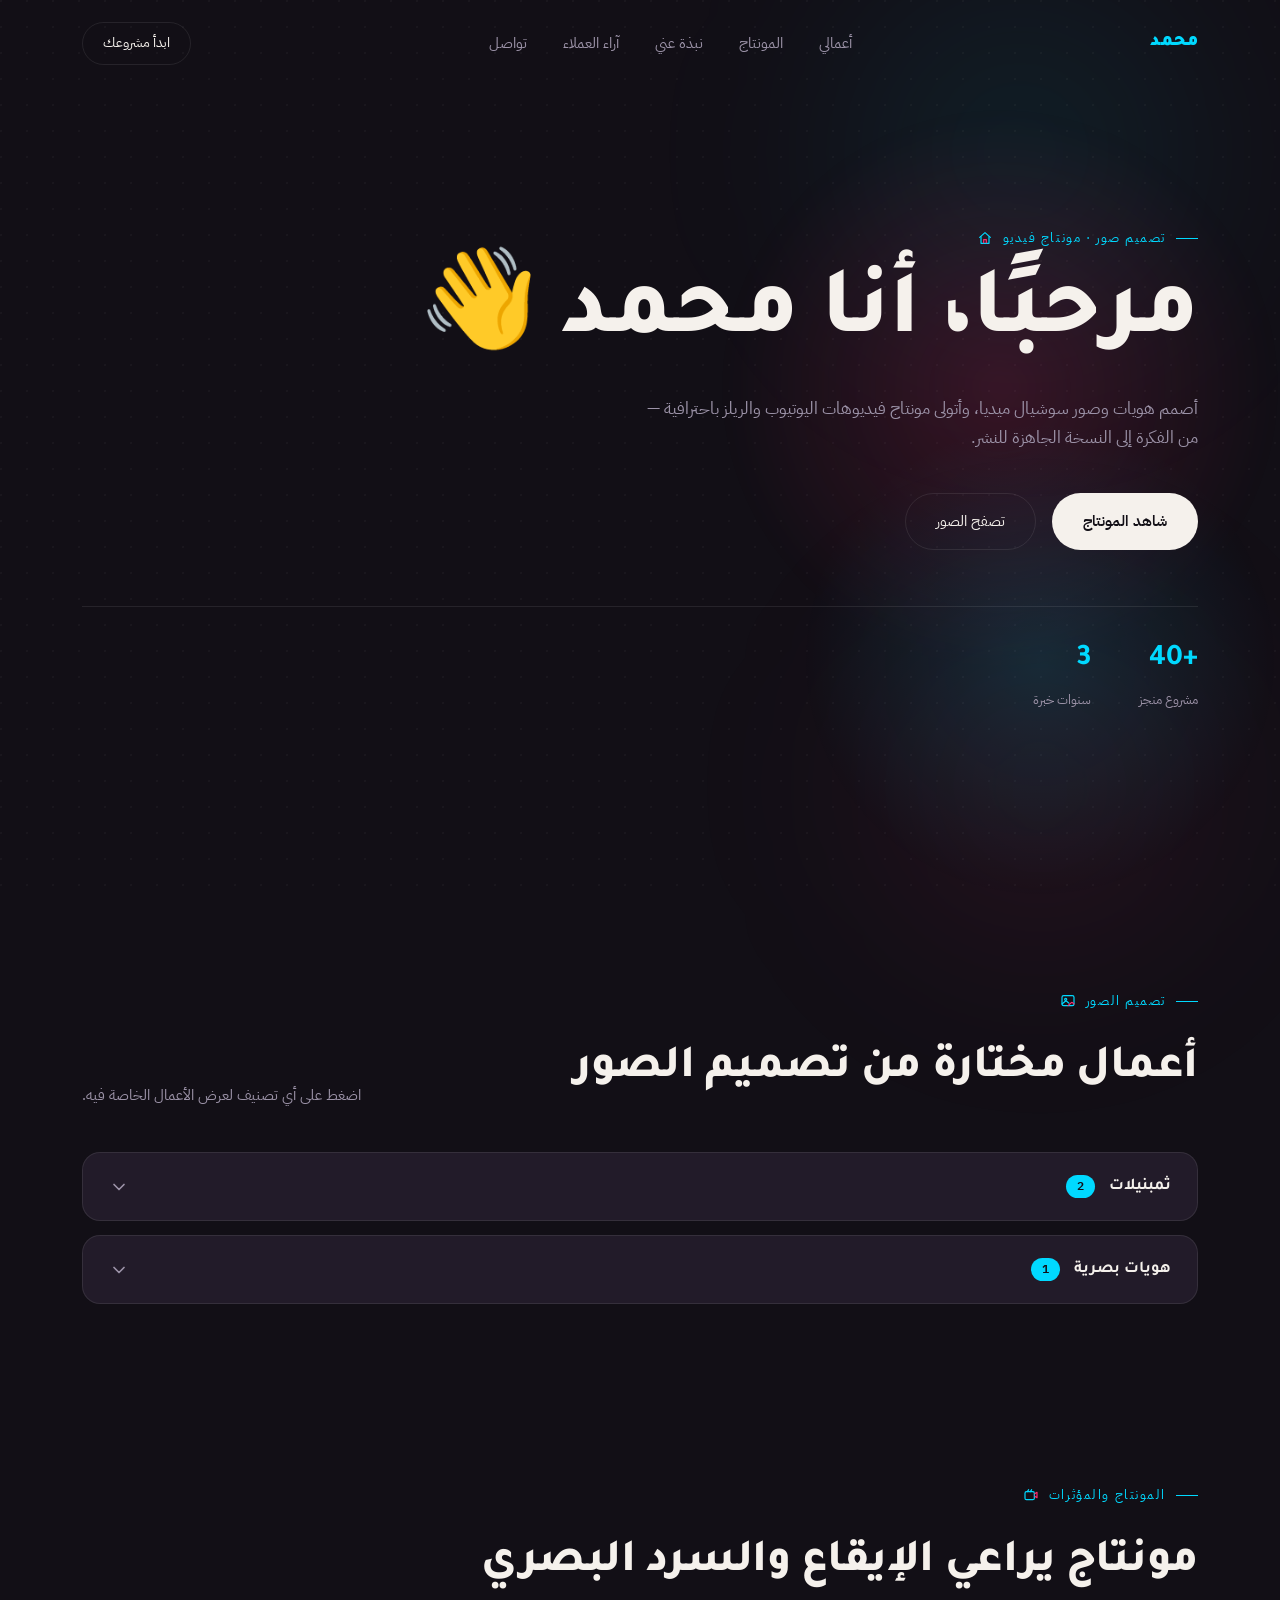
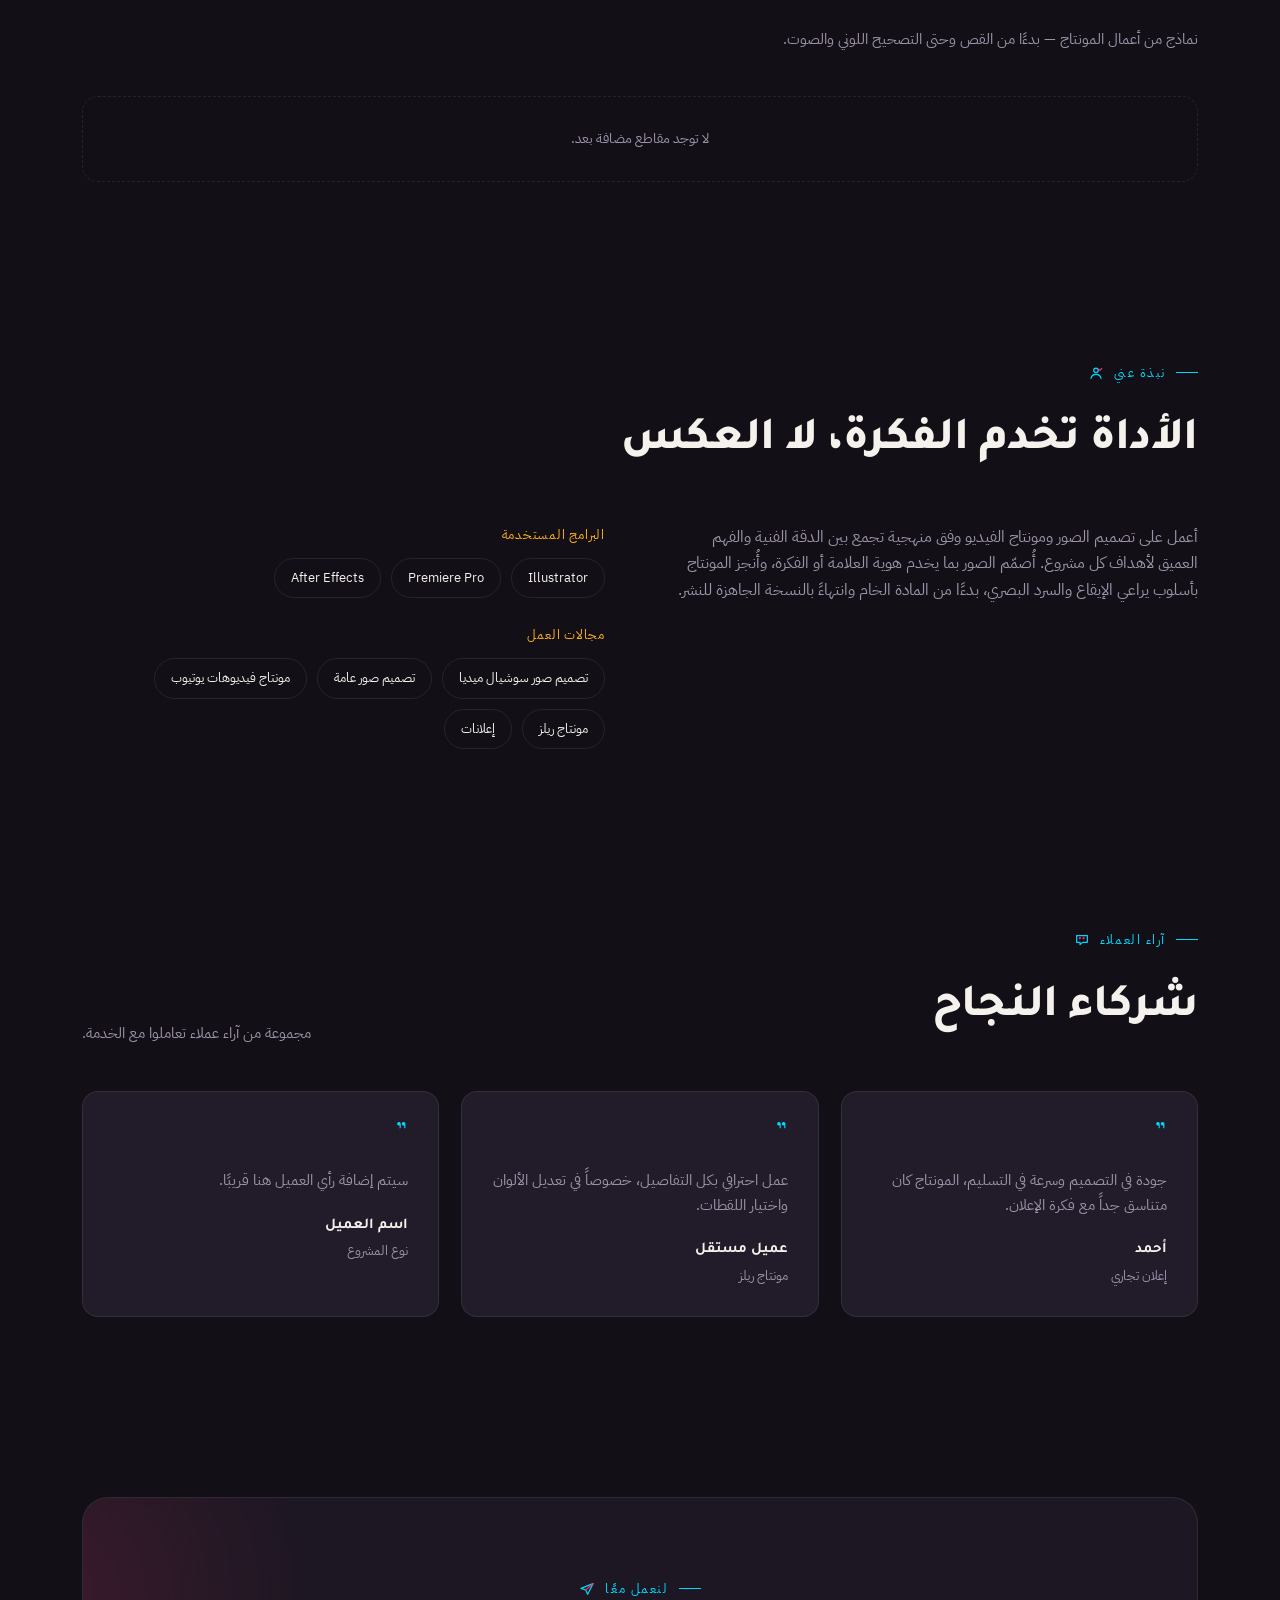
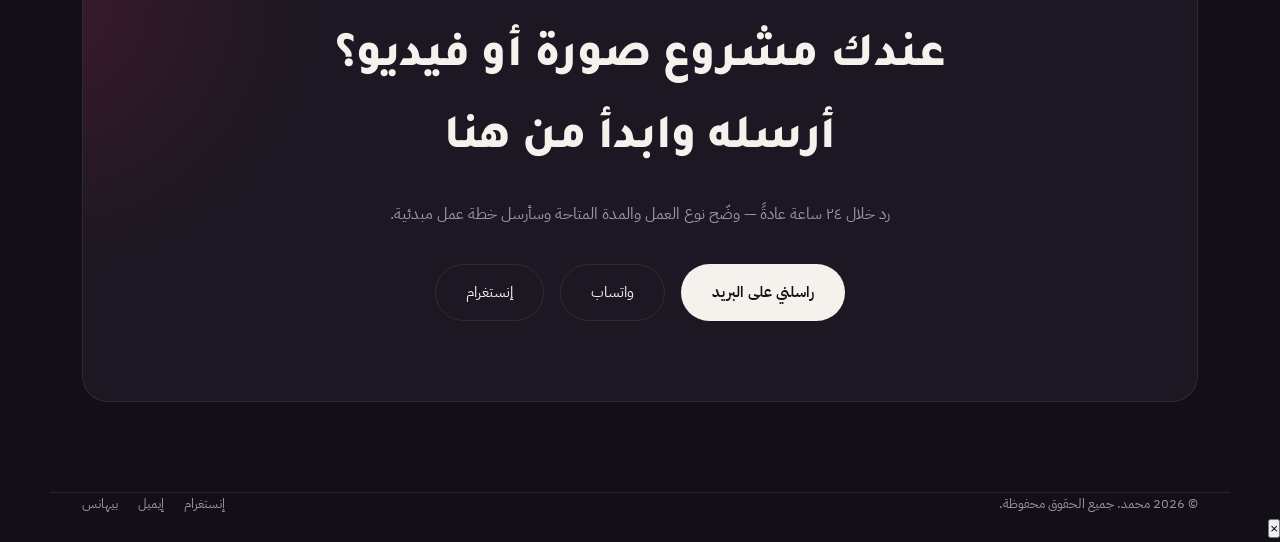
==== commit 3744c469: "Update index.html" ====
--- a/index.html
+++ b/index.html
@@ -199,6 +199,12 @@
   </div>
 </footer>
 
+<!-- نافذة التكبير (Lightbox) للصور والفيديوهات — عنصر واحد يُعاد استخدامه لكل الأعمال -->
+<div id="lightbox">
+  <button class="lightbox-close" id="lightboxClose" aria-label="إغلاق">&times;</button>
+  <div class="lightbox-content" id="lightboxContent"></div>
+</div>
+
 <!-- ربط ملف البرمجة JavaScript -->
 <script src="script.js"></script>
 
--- a/style.css
+++ b/style.css
@@ -30,22 +30,6 @@
   background-size:26px 26px;
   pointer-events:none;
   z-index:1;
-}
-
-/* ===== INTRO ANIMATION ===== */
-#intro-screen {
-  position: fixed; inset: 0; background: var(--bg-base); z-index: 99999;
-  display: flex; align-items: center; justify-content: center;
-  flex-direction: column; gap: 15px;
-  animation: fadeOut 0.6s ease 1.2s forwards;
-}
-#intro-screen .logo-intro {
-  font-family: var(--display); font-weight: 900; font-size: 32px;
-  color: var(--text-primary); letter-spacing: -1px;
-}
-#intro-screen .logo-intro span { color: var(--cyan); }
-@keyframes fadeOut {
-  to { opacity: 0; visibility: hidden; pointer-events: none; transform: scale(1.05); }
 }
 
 .bg-orb{
@@ -190,33 +174,58 @@
 
 /* ===== SECTION shared ===== */
 section{padding:90px 0;position:relative;z-index:2;}
-.sec-head{display:flex;justify-content:space-between;align-items:flex-end;gap:24px;margin-bottom:56px;flex-wrap:wrap;}
+.sec-head{display:flex;justify-content:space-between;align-items:flex-end;gap:24px;margin-bottom:44px;flex-wrap:wrap;}
 .sec-head h2{font-size:clamp(30px,4vw,46px);}
 .sec-head p{color:var(--text-muted);max-width:420px;font-size:15px;}
 .reveal{opacity:0;transform:translateY(28px);transition:opacity .7s ease, transform .7s ease;}
 .reveal.in{opacity:1;transform:translateY(0);}
 
-/* ===== FILTER BAR ===== */
-.filter-bar{display:flex;flex-wrap:wrap;gap:10px;margin-bottom:36px;}
-.filter-chip{
-  font-family:var(--body); font-size:13.5px; padding:10px 20px; border-radius:100px;
-  border:1px solid var(--line); background:transparent; color:var(--text-muted);
-  cursor:pointer; transition:all .25s ease;
-}
-.filter-chip:hover{border-color:var(--cyan);color:var(--text-primary);}
-.filter-chip.active{background:var(--text-primary);color:var(--bg-base);border-color:var(--text-primary);font-weight:600;}
-.p-card{transition:opacity .4s ease, transform .4s ease;}
-.p-card.filtered-out{display:none;}
-
-/* ===== PHOTO GRID (Masonry) ===== */
-.photo-grid{column-count:3;column-gap:16px;}
-@media(max-width:900px){.photo-grid{column-count:2;}}
-@media(max-width:600px){.photo-grid{column-count:1;}}
+/* ===== ACCORDION (تصنيفات الصور + قائمة الفيديوهات) ===== */
+.cat-list{display:flex;flex-direction:column;gap:14px;}
+.cat-acc{
+  border:1px solid var(--line); border-radius:18px; overflow:hidden;
+  background:var(--bg-card); transition:border-color .3s ease;
+}
+.cat-acc.open{border-color:rgba(0,217,255,0.35);}
+.cat-header{
+  width:100%; display:flex; align-items:center; justify-content:space-between;
+  padding:22px 26px; background:transparent; border:none; cursor:pointer;
+  color:var(--text-primary); text-align:inherit; font-family:var(--body);
+}
+.cat-header:hover{background:rgba(245,241,236,0.03);}
+.cat-header-left{display:flex;align-items:center;gap:14px;}
+.cat-name{font-family:var(--display);font-weight:700;font-size:16.5px;}
+.cat-count{
+  font-size:11.5px; font-weight:600; color:var(--bg-base); background:var(--cyan);
+  padding:3px 11px; border-radius:100px; flex-shrink:0;
+}
+.chevron{
+  width:20px;height:20px;flex-shrink:0;color:var(--text-muted);
+  transition:transform .45s cubic-bezier(.4,0,.2,1), color .3s ease;
+}
+.cat-header.open .chevron{transform:rotate(180deg);color:var(--cyan);}
+
+.acc-panel{
+  display:grid; grid-template-rows:0fr;
+  transition:grid-template-rows .55s cubic-bezier(.4,0,.2,1);
+}
+.acc-panel.open{grid-template-rows:1fr;}
+.acc-inner{overflow:hidden; min-height:0;}
+.acc-inner-pad{padding:2px 26px 26px;}
+
+.empty-msg{
+  color:var(--text-muted); font-size:14px; text-align:center; padding:30px 20px;
+  border:1px dashed var(--line); border-radius:16px;
+}
+
+/* ===== PHOTO GRID (Masonry داخل الأكورديون) ===== */
+.photo-grid{column-count:2;column-gap:14px;}
+@media(max-width:640px){.photo-grid{column-count:1;}}
 .p-card{
-  position:relative;border-radius:16px;overflow:hidden;
-  border:1px solid var(--line); break-inside:avoid; margin-bottom:16px;
-}
-.p-card .art{display:block;width:100%; transition:transform .6s ease, filter .6s ease;}
+  position:relative;border-radius:14px;overflow:hidden;
+  border:1px solid var(--line); break-inside:avoid; margin-bottom:14px;
+}
+.p-card .art{display:block;width:100%;min-height:220px; transition:transform .6s ease, filter .6s ease; background-size:cover; background-position:center;}
 .p-card .art img{width:100%;height:100%;display:block;object-fit:cover;}
 .p-card:hover .art{transform:scale(1.06);filter:hue-rotate(25deg);}
 .p-card .fade{
@@ -224,33 +233,29 @@
   background:linear-gradient(180deg, transparent 40%, rgba(10,8,13,0.92) 100%);
   pointer-events: none;
 }
-.p-card .info{position:absolute;bottom:0;insetInlineStart:0;right:0;padding:20px; pointer-events: none;}
+.p-card .info{position:absolute;bottom:0;insetInlineStart:0;right:0;padding:18px; pointer-events: none;}
 .p-card .num{font-size:12px;color:var(--cyan);letter-spacing:.06em;margin-bottom:6px;}
-.p-card .name{font-family:var(--display);font-weight:700;font-size:17px; color: #fff;}
+.p-card .name{font-family:var(--display);font-weight:700;font-size:16px; color: #fff;}
 .p-card .cat{font-size:12.5px;color:var(--text-muted);margin-top:4px;}
 
-.art1{background:linear-gradient(160deg,#3a1c4a,#0d1b2e);height:420px;}
-.art2{background:linear-gradient(160deg,#1c2f4a,#4a1c3a);height:320px;}
-.art3{background:linear-gradient(160deg,#4a2e1c,#1c2f4a);height:500px;}
-.art4{background:linear-gradient(160deg,#1c4a3f,#2e1c4a);height:360px;}
-.art5{background:linear-gradient(160deg,#4a1c1c,#1c344a);height:280px;}
-.art6{background:linear-gradient(160deg,#2c1c4a,#4a3d1c);height:440px;}
-@media(max-width:600px){
-  .art1{height:300px;} .art2{height:230px;} .art3{height:340px;}
-  .art4{height:260px;} .art5{height:210px;} .art6{height:310px;}
-}
-
-/* ===== VIDEO REEL (2x2 Layout & Custom Controls) ===== */
-.reel-grid{display:grid;grid-template-columns:repeat(2,1fr);gap:16px;}
-@media(max-width:700px){.reel-grid{grid-template-columns:1fr;}}
+.art1{background:linear-gradient(160deg,#3a1c4a,#0d1b2e);height:340px;}
+.art2{background:linear-gradient(160deg,#1c2f4a,#4a1c3a);height:260px;}
+.art3{background:linear-gradient(160deg,#4a2e1c,#1c2f4a);height:400px;}
+.art4{background:linear-gradient(160deg,#1c4a3f,#2e1c4a);height:290px;}
+.art5{background:linear-gradient(160deg,#4a1c1c,#1c344a);height:230px;}
+.art6{background:linear-gradient(160deg,#2c1c4a,#4a3d1c);height:360px;}
+
+/* ===== VIDEO REEL (داخل الأكورديون) ===== */
+.reel-grid{display:grid;grid-template-columns:repeat(2,1fr);gap:14px;}
+@media(max-width:640px){.reel-grid{grid-template-columns:1fr;}}
 .r-card{
-  position:relative;border-radius:16px;overflow:hidden;
+  position:relative;border-radius:14px;overflow:hidden;
   aspect-ratio:16/9; border:1px solid var(--line);
   display:flex;align-items:center;justify-content:center;
 }
 .custom-video { width: 100%; height: 100%; object-fit: cover; background: #000; }
 .play-btn-overlay {
-  position:absolute; z-index:5; width:64px; height:64px; border-radius:50%;
+  position:absolute; z-index:5; width:60px; height:60px; border-radius:50%;
   background:rgba(245,241,236,0.14); border:1px solid rgba(245,241,236,0.4);
   display:flex; align-items:center; justify-content:center;
   backdrop-filter:blur(6px); cursor:pointer; transition:all .3s ease;
@@ -261,14 +266,14 @@
 .r-card:hover .play-btn-overlay.is-playing { opacity: 1; pointer-events: auto; }
 
 .r-meta{
-  position:absolute;bottom:16px;insetInlineStart:16px;right:16px;
+  position:absolute;bottom:14px;insetInlineStart:14px;right:14px;
   z-index:2;display:flex;justify-content:space-between;align-items:flex-end; pointer-events:none;
-  transition: opacity 0.3s ease; width:calc(100% - 32px);
+  transition: opacity 0.3s ease; width:calc(100% - 28px);
 }
 .r-card.is-playing .r-meta { opacity: 0; }
-.r-meta .name{font-family:var(--display);font-weight:700;font-size:16px; color:#fff;}
+.r-meta .name{font-family:var(--display);font-weight:700;font-size:15px; color:#fff;}
 .r-meta .tag2{font-size:12px;color:rgba(255,255,255,0.7);margin-top:3px;}
-.r-dur{font-size:12px;background:rgba(0,0,0,0.5);padding:4px 10px;border-radius:100px;color:#fff;}
+.r-dur{font-size:12px;background:rgba(0,0,0,0.5);padding:4px 10px;border-radius:100px;color:#fff;flex-shrink:0;}
 
 /* ===== ABOUT / SKILLS ===== */
 .about-grid{display:grid;grid-template-columns:1fr 1fr;gap:70px;align-items:start;}
